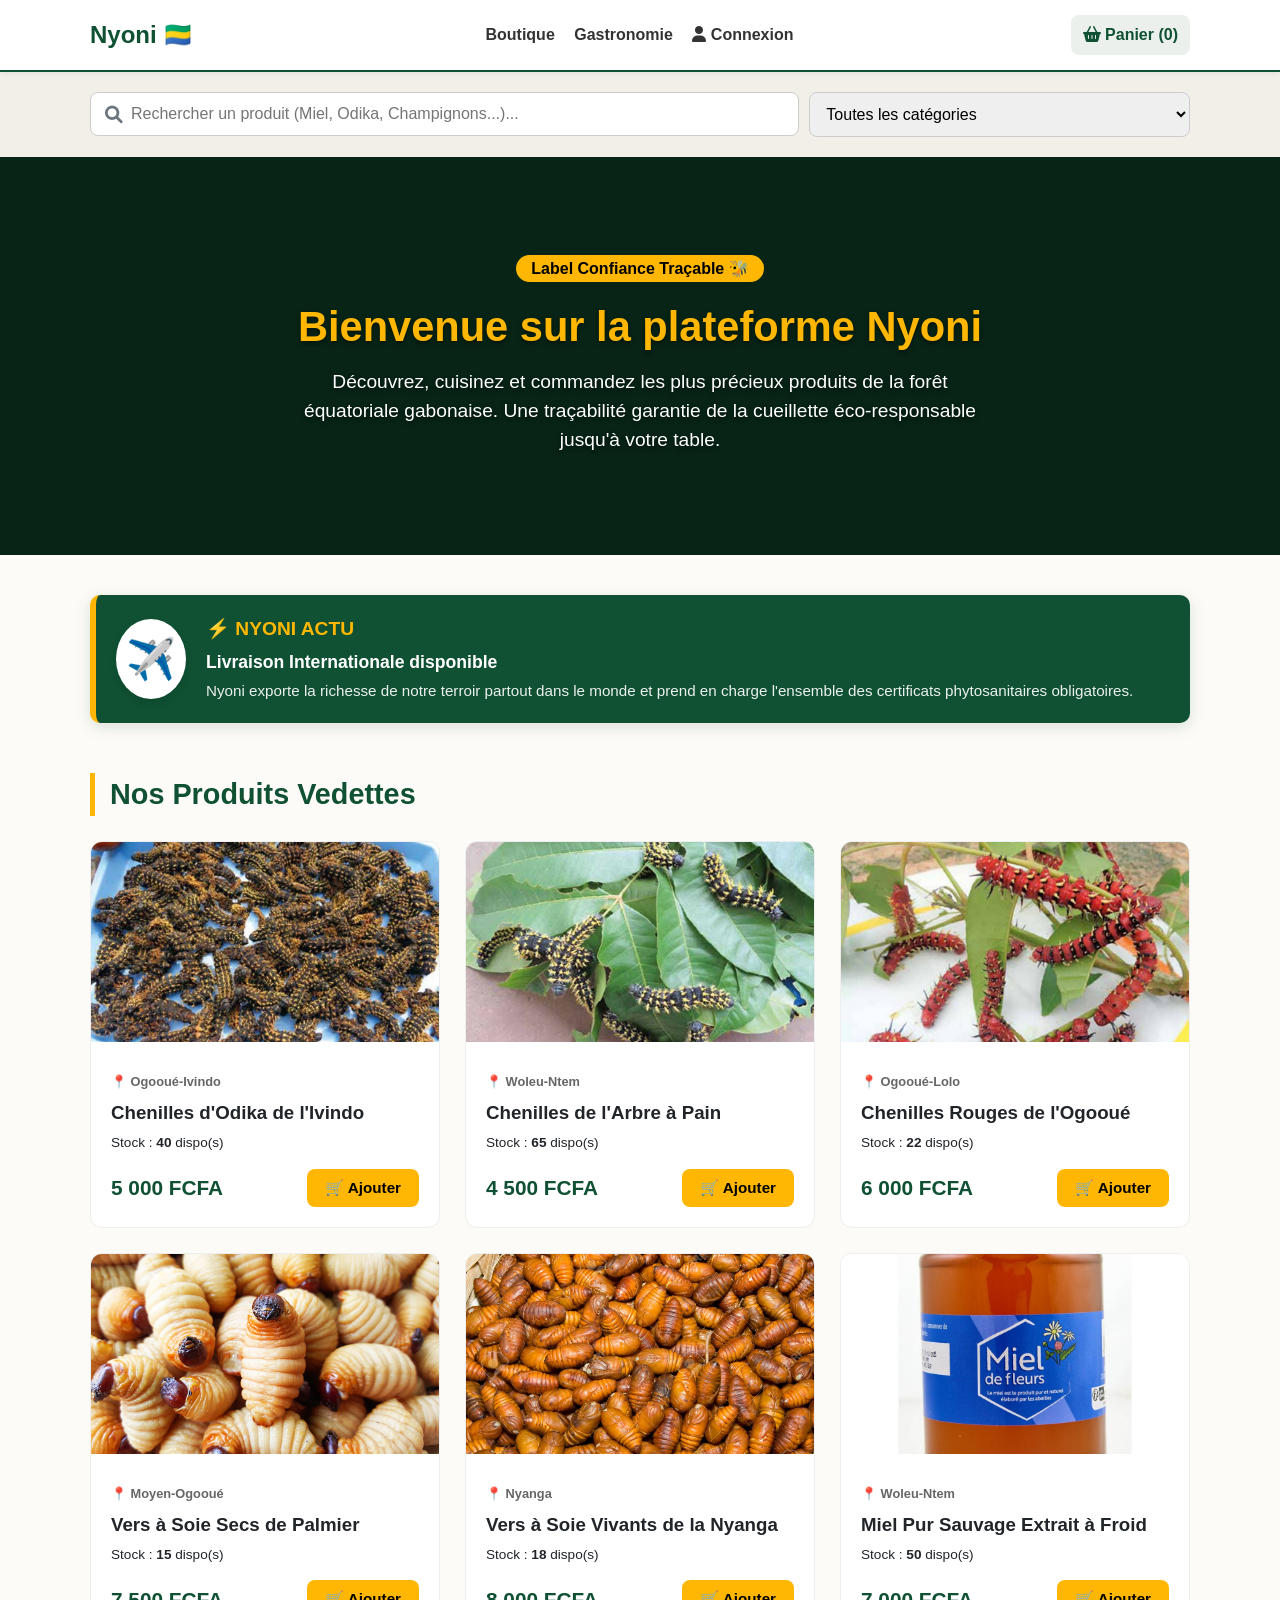
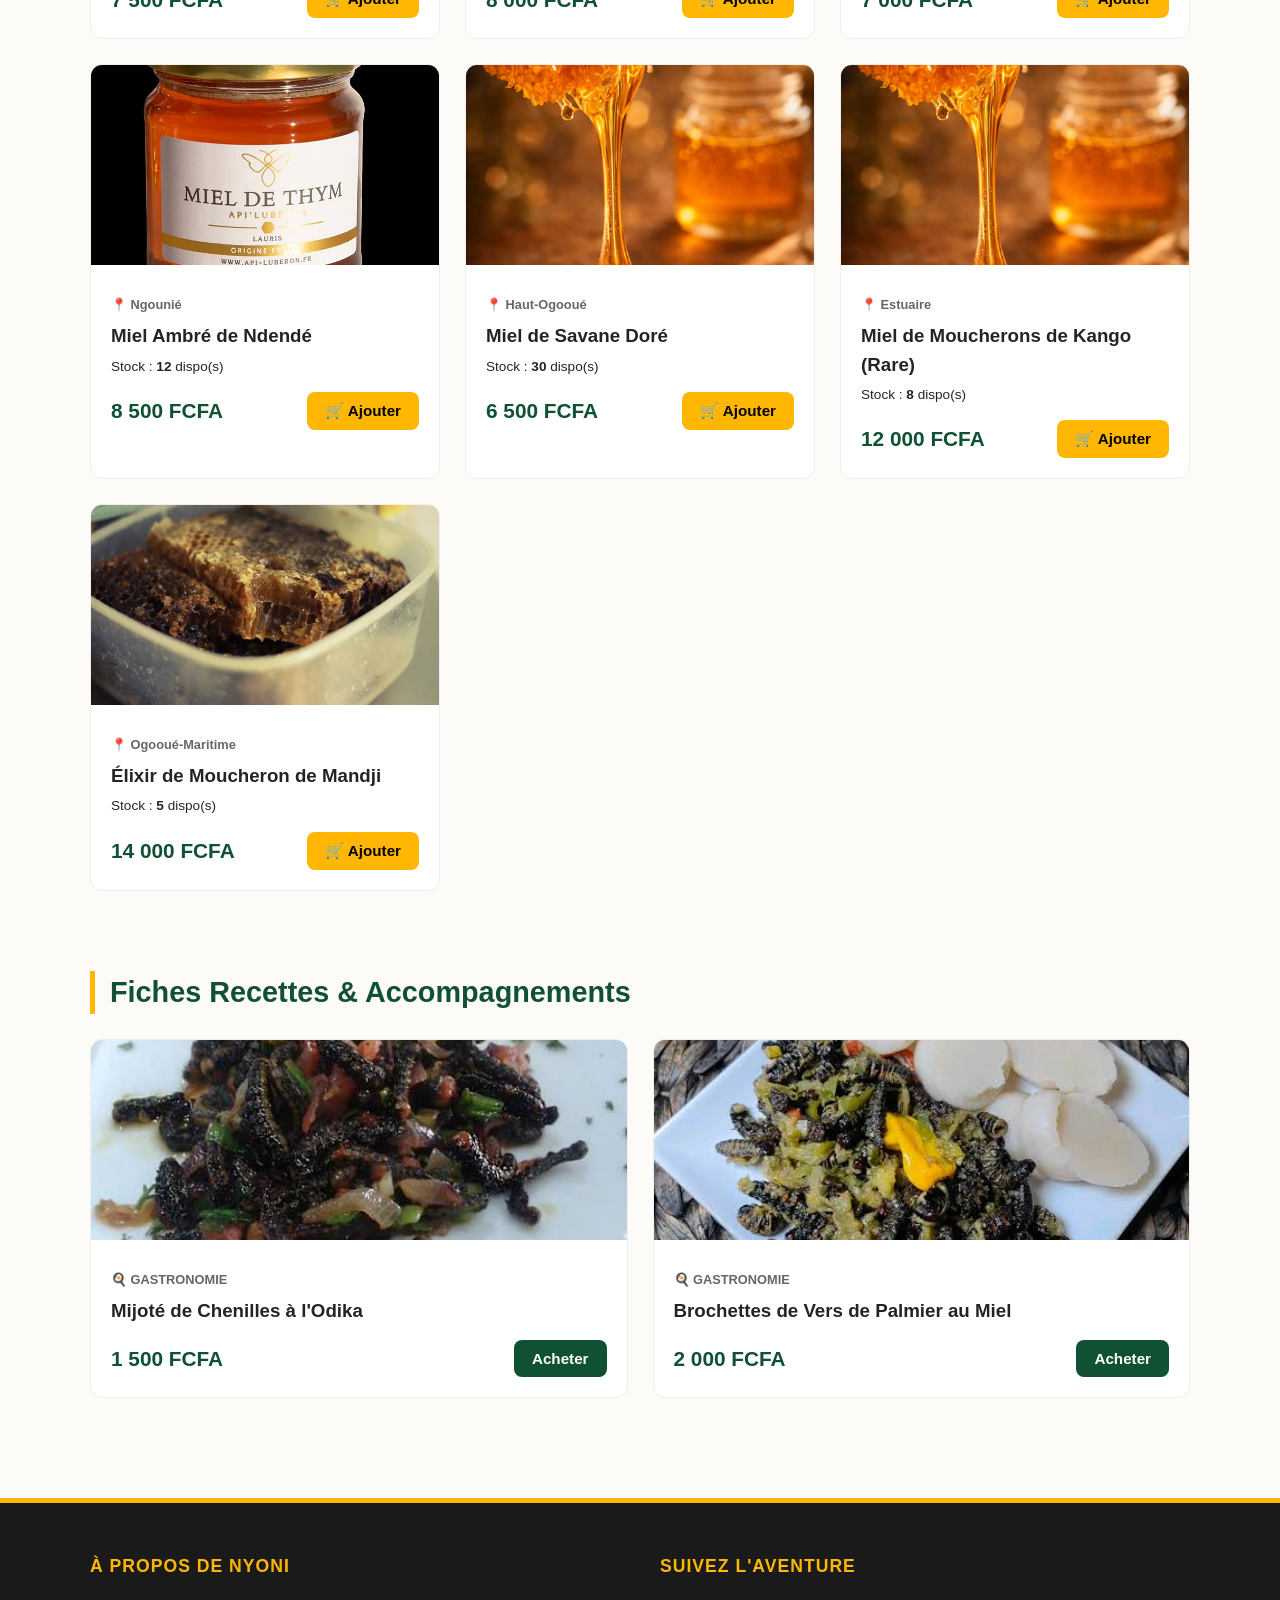
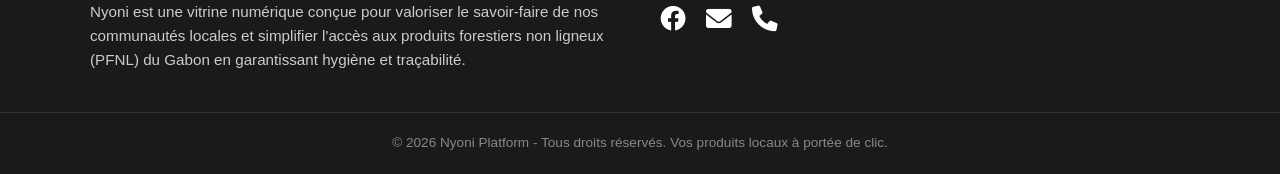
==== index.html @ 2aa85257 "first commit" ====
<!DOCTYPE html>
<html lang="fr">
<head>
    <meta charset="UTF-8">
    <meta name="viewport" content="width=device-width, initial-scale=1.0">
    <title>Nyoni - Valorisation des Produits du Terroir Gabonais</title>
    <!-- Chargement de FontAwesome pour les icônes (Loupe, panier, rouage...) -->
    <link rel="stylesheet" href="https://cdnjs.cloudflare.com/ajax/libs/font-awesome/6.0.0/css/all.min.css">
    <!-- Feuille de style principale -->
    <link rel="stylesheet" href="style.css">
</head>
<body>

    <!-- ==========================================================================
       1. EN-TÊTE (HEADER) & ACTIONS UTILISATEUR
       ========================================================================== -->
    <header class="main-header">
        <div class="container header-flex">
            <div class="logo">
                <a href="index.html">Nyoni 🇬🇦</a>
            </div>

            <!-- Navigation Principale avec lien d'authentification et bouton Burger -->
            <nav class="nav-bar" id="nav-links">
                <a href="#produits">Boutique</a>
                <a href="#recettes">Gastronomie</a>
                <a href="login.html" id="nav-auth-btn"><i class="fas fa-user"></i> Connexion</a>
            </nav>

            <div class="header-actions">
                <!-- Bouton d'accès au panier -->
                <a href="paiement1.html" class="cart-icon-btn">
                    <i class="fas fa-shopping-basket"></i> Panier (<span id="cart-count">0</span>)
                </a>
                
                <!-- Déclencheur du menu responsive mobile -->
                <button class="burger-menu" onclick="toggleMenu()" aria-label="Menu">
                    <i class="fas fa-bars"></i>
                </button>
            </div>
        </div>
    </header>

    <!-- ==========================================================================
       2. RECHERCHE ET FILTRAGE AVANCÉ
       ========================================================================== -->
    <section class="search-section">
        <div class="container">
            <div class="search-flex">
                <!-- Champ textuel avec loupe intégrée -->
                <div class="search-input-wrapper">
                    <i class="fas fa-search search-icon"></i>
                    <input type="text" id="search-input" oninput="filtrerProduits()" placeholder="Rechercher un produit (Miel, Odika, Champignons...)...">
                </div>
                
                <!-- Menu déroulant des catégories pour filtrer le catalogue -->
                <select id="filter-select" onchange="filtrerProduits()">
                    <option value="tous">Toutes les catégories</option>
                    <option value="miel">Miels Sauvages</option>
                    <option value="chenille">Chenilles du Terroir</option>
                    <option value="ver">Vers de Palmier</option>
                    <option value="moucheron">Raretés (Moucherons)</option>
                </select>
            </div>
        </div>
    </section>

    <!-- ==========================================================================
       3. BANNIÈRE HERO ET DIAPORAMA CHRONOMÉTRÉ EN ARRIÈRE-PLAN
       ========================================================================== -->
    <!-- La classe .hero-slider applique l'animation d'arrière-plan diapoNyoni définie dans ton CSS -->
    <section class="hero-welcome hero-slider">
        <div class="hero-content">
            <span class="badge">Label Confiance Traçable 🐝</span>
            <h1>Bienvenue sur la plateforme Nyoni</h1>
            <p>Découvrez, cuisinez et commandez les plus précieux produits de la forêt équatoriale gabonaise. Une traçabilité garantie de la cueillette éco-responsable jusqu'à votre table.</p>
        </div>
    </section>

    <!-- ==========================================================================
       4. BLOC D'ACTUALITÉS TOURNANTES (PILOTÉ PAR JAVASCRIPT)
       ========================================================================== -->
    <section class="section container" id="publications-container" style="display: none; padding-bottom: 10px;">
        <!-- Cet élément accueille l'injection dynamique des publications éphémères -->
        <div id="live-publication" class="publication-card"></div>
    </section>

    <!-- ==========================================================================
       5. GRILLE DES PRODUITS VEDETTES
       ========================================================================== -->
    <section class="section container" id="produits">
        <h2 class="section-title">Nos Produits Vedettes</h2>
        <!-- Conteneur ciblé par afficherCatalogue() -->
        <div class="grid" id="product-grid">
            <!-- Injecté dynamiquement par JavaScript -->
        </div>
    </section>

    <!-- ==========================================================================
       6. BLOC GASTRONOMIE / FICHES RECETTES
       ========================================================================== -->
    <section class="section container" id="recettes">
        <h2 class="section-title">Fiches Recettes &amp; Accompagnements</h2>
        <!-- Conteneur ciblé par afficherRecettes() -->
        <div class="grid" id="recipe-grid">
            <!-- Injecté dynamiquement par JavaScript -->
        </div>
    </section>

    <!-- ==========================================================================
       7. PIED DE PAGE COMPLET & COMPOSANTS ANNEXES
       ========================================================================== -->
    <footer class="main-footer">
        <div class="container footer-grid">
            <div>
                <h4 class="footer-title">À propos de Nyoni</h4>
                <p>Nyoni est une vitrine numérique conçue pour valoriser le savoir-faire de nos communautés locales et simplifier l'accès aux produits forestiers non ligneux (PFNL) du Gabon en garantissant hygiène et traçabilité.</p>
            </div>
            <div>
                <h4 class="footer-title">Suivez l'aventure</h4>
                <div class="footer-icons">
                    <a href="https://facebook.com/nyoni241" target="_blank" title="Facebook"><i class="fab fa-facebook"></i></a>
                    <a href="mailto:contact@nyoni.ga" title="Email"><i class="fas fa-envelope"></i></a>
                    <a href="tel:+24107000000" title="Téléphone"><i class="fas fa-phone"></i></a>
                </div>
            </div>
        </div>
        <div class="footer-bottom">
            &copy; 2026 Nyoni Platform - Tous droits réservés. Vos produits locaux à portée de clic.
        </div>
    </footer>

    <!-- Bouton flottant de retour rapide en haut de page -->
    <button id="scroll-top-btn" onclick="remonterEnHaut()" title="Retour en haut de page">
        <i class="fas fa-chevron-up"></i>
    </button>

    <!-- Script logique contenant tes fonctions globales de catalogue et d'authentification -->
    <script src="script1.js"></script>
</body>
</html>
---- style.css ----
/* ==========================================================================
   1. CONFIGURATION GLOBALE & REINITIALISATION
   ========================================================================== */
* {
    margin: 0;
    padding: 0;
    box-sizing: border-box;
    font-family: 'Segoe UI', Roboto, Helvetica, Arial, sans-serif;
}

html {
    scroll-behavior: smooth;
}

body {
    background-color: #fdfbf7;
    color: #212529;
    line-height: 1.5;
}

.container {
    width: 92%;
    max-width: 1100px;
    margin: 0 auto;
}

/* ==========================================================================
   2. EN-TÊTE (HEADER) & LIEN ADMIN SUBTILE
   ========================================================================== */
.main-header {
    background-color: #ffffff;
    padding: 15px 0;
    border-bottom: 2px solid #0f5132;
    position: sticky;
    top: 0;
    z-index: 100;
    box-shadow: 0 2px 5px rgba(0,0,0,0.05);
}

.header-flex {
    display: flex;
    justify-content: space-between;
    align-items: center;
}

.logo a {
    text-decoration: none;
    color: #0f5132;
    font-size: 1.5rem;
    font-weight: bold;
}

.header-actions {
    display: flex;
    align-items: center;
    gap: 15px;
}

.nav-bar a {
    text-decoration: none;
    color: #333;
    font-weight: bold;
    margin-left: 15px;
    transition: color 0.2s ease;
}

.nav-bar a:hover {
    color: #0f5132;
}

/* Bouton admin discret et subtil */
.nav-bar a.nav-admin-link {
    color: #6c757d;
    font-weight: normal;
    font-size: 0.9rem;
    border-left: 1px solid #dee2e6;
    padding-left: 15px;
}

.nav-bar a.nav-admin-link:hover {
    color: #212529;
}

.cart-icon-btn {
    text-decoration: none;
    background-color: #ebf0ed;
    padding: 8px 12px;
    border-radius: 8px;
    color: #0f5132;
    font-weight: bold;
}

/* ==========================================================================
   3. BARRE DE RECHERCHE & HERO (AVEC DIAPORAMA CHRONOMÉTRÉ)
   ========================================================================== */
.search-section {
    background-color: #f2efe8;
    padding: 20px 0;
}

.search-flex {
    display: flex;
    gap: 10px;
}

.search-flex input, 
.search-flex select {
    flex: 1;
    padding: 12px;
    border: 1px solid #ccc;
    border-radius: 8px;
    font-size: 1rem;
}

.hero-welcome {
    position: relative;
    color: white;
    padding: 100px 20px;
    text-align: center;
    overflow: hidden;
    background-color: #0f5132;
}

/* Filtre assombrissant pour préserver le contraste du texte */
.hero-welcome::before {
    content: "";
    position: absolute;
    top: 0; left: 0; width: 100%; height: 100%;
    background: rgba(0, 0, 0, 0.55);
    z-index: 1;
}

.hero-content {
    position: relative;
    z-index: 2;
}

.hero-content h1 {
    font-size: 2.6rem;
    margin-top: 15px;
    margin-bottom: 10px;
    color: #ffb703;
    text-shadow: 0 2px 4px rgba(0,0,0,0.5);
}

.hero-content p {
    font-size: 1.2rem;
    text-shadow: 0 2px 4px rgba(0,0,0,0.5);
    max-width: 700px;
    margin: 0 auto;
}

.badge {
    background-color: #ffb703;
    color: #000;
    padding: 5px 15px;
    border-radius: 20px;
    font-weight: bold;
}

/* DIAPORAMA DE LA RACINE DU PROJET (SORT DU DOSSIER CSS VIA ../) */
.hero-slider::after {
    content: "";
    position: absolute;
    top: 0; left: 0; width: 100%; height: 100%;
    z-index: 0;
    background-size: cover;
    background-position: center;
    background-repeat: no-repeat;
    animation: diapoNyoni 60s infinite ease-in-out; 
}

@keyframes diapoNyoni {
    0%, 16% { background-image: url('./images/mh.png'); }
    20%, 36% { background-image: url('./images/3.png'); }
    40%, 56% { background-image: url('./images/2.png'); }
    60%, 76% { background-image: url('../images/m2.png'); }
    80%, 96% { background-image: url('../images/6.jpeg'); }
    100% { background-image: url('../images/4.png'); }
}

/* ==========================================================================
   4. GRILLE DES PRODUITS (ACCUEIL) & BLOCS INFO
   ========================================================================== */
.section {
    padding: 40px 0;
}

.section-title {
    font-size: 1.8rem;
    color: #0f5132;
    margin-bottom: 25px;
    border-left: 5px solid #ffb703;
    padding-left: 15px;
}

.about-box, .promo-card {
    background: white;
    padding: 20px;
    border-radius: 8px;
    border: 1px solid #eee;
    margin-bottom: 15px;
}

.grid {
    display: grid;
    grid-template-columns: repeat(auto-fit, minmax(280px, 1fr));
    gap: 25px;
}

.card {
    background-color: white;
    border-radius: 12px;
    overflow: hidden;
    border: 1px solid #eee;
    transition: 0.3s ease;
}

.card:hover {
    transform: translateY(-5px);
    box-shadow: 0 5px 15px rgba(0,0,0,0.1);
}

.card-img {
    width: 100%;
    height: 200px;
    object-fit: cover;
}

.card-body {
    padding: 20px;
}

.card-tag {
    display: inline-block;
    font-size: 0.8rem;
    font-weight: bold;
    color: #666;
    margin-bottom: 8px;
}

.quantity-tag {
    font-size: 0.85rem;
    margin: 6px 0;
}

.card-footer-flex {
    display: flex;
    justify-content: space-between;
    align-items: center;
    margin-top: 15px;
}

.price {
    font-size: 1.3rem;
    font-weight: bold;
    color: #0f5132;
}

/* ==========================================================================
   5. COMPOSANTS BOUTONS SIMPLES
   ========================================================================== */
.btn { 
    display: inline-block;
    padding: 10px 18px; 
    border: none; 
    border-radius: 8px; 
    font-weight: bold; 
    cursor: pointer; 
    text-align: center; 
    text-decoration: none; 
    font-size: 0.95rem;
}

.btn-primary { 
    background-color: #ffb703; 
    color: black; 
}

.btn-secondary {
    background-color: #0f5132;
    color: white;
}

/* ==========================================================================
   6. FOOTER COMPLET
   ========================================================================== */
.main-footer { 
    background-color: #1a1a1a; 
    color: #ffffff; 
    padding: 50px 0 20px 0; 
    margin-top: 60px; 
    border-top: 5px solid #ffb703; 
}

.footer-grid { 
    display: grid; 
    grid-template-columns: repeat(auto-fit, minmax(250px, 1fr)); 
    gap: 40px; 
}

.footer-title { 
    color: #ffb703; 
    margin-bottom: 20px; 
    font-size: 1.1rem; 
    text-transform: uppercase; 
    letter-spacing: 1px;
}

.main-footer p {
    font-size: 0.95rem;
    color: #ccc;
    line-height: 1.6;
}

.footer-icons { 
    display: flex; 
    gap: 20px; 
    font-size: 1.6rem; 
    margin-top: 15px; 
}

.footer-icons a { 
    color: white; 
    text-decoration: none; 
    transition: transform 0.2s, color 0.2s; 
}

.footer-icons a:hover { 
    color: #ffb703; 
    transform: scale(1.15); 
}

.footer-bottom { 
    text-align: center; 
    margin-top: 40px; 
    padding-top: 20px; 
    border-top: 1px solid #333; 
    font-size: 0.85rem; 
    color: #888; 
}

/* ==========================================================================
   7. SÉCURITÉS RESPONSIVES ET BOUTON RETOUR EN HAUT
   ========================================================================== */
@media (max-width: 850px) {
    .search-flex { flex-direction: column; }
    .hero-content h1 { font-size: 1.8rem; }
    
    .nav-bar a.nav-admin-link {
        border-left: none;
        padding-left: 0;
    }

    .burger-menu { 
        display: block !important; 
        background: none; border: none; font-size: 1.6rem; color: #0f5132; cursor: pointer;
    }

    .nav-bar { 
        display: none; flex-direction: column; position: absolute; top: 70px; left: 0; 
        width: 100%; background-color: #ffffff; padding: 20px; border-bottom: 3px solid #0f5132; 
        box-shadow: 0 4px 10px rgba(0,0,0,0.1); z-index: 999;
    }

    .nav-bar.open { display: flex !important; }
    .nav-bar a { margin: 12px 0 !important; display: block; font-size: 1.1rem; }
}

.burger-menu { display: none; }

#scroll-top-btn { 
    display: none; position: fixed; bottom: 25px; right: 25px; background-color: #0f5132; 
    color: #ffffff; border: 2px solid #ffb703; padding: 12px 16px; border-radius: 8px; 
    cursor: pointer; font-size: 1rem; font-weight: bold; box-shadow: 0 4px 10px rgba(0, 0, 0, 0.3); 
    z-index: 1000; transition: background-color 0.2s, transform 0.2s;
}

#scroll-top-btn:hover { background-color: #ffb703; color: #000; transform: scale(1.05); }

/* Wrapper pour inclure la loupe à l'intérieur du champ de saisie */
.search-input-wrapper {
    position: relative;
    flex: 2; /* Donne plus de largeur à l'input qu'au select */
}

.search-input-wrapper input {
    padding-left: 40px !important; /* Laisse la place pour l'icône à gauche */
    width: 100%;
}

.search-icon {
    position: absolute;
    left: 15px;
    top: 50%;
    transform: translateY(-50%);
    color: #6c757d;
    font-size: 1.1rem;
    pointer-events: none; /* L'icône ne bloque pas le clic sur l'input */
}

/* CARTE PUBLICATION - ALIGNÉE SUR LA CHARTE GRAPHIQUE */
.publication-card {
    background-color: #0f5132; /* Vert Forêt Deep original Nyoni */
    color: #ffffff;
    padding: 20px;
    border-radius: 10px;
    border-left: 6px solid #ffb703; /* Or Territoire */
    box-shadow: 0 4px 15px rgba(15, 81, 50, 0.15);
    animation: fadeInPub 0.5s ease-in-out;
}

@keyframes fadeInPub {
    from { opacity: 0; transform: translateY(-5px); }
    to { opacity: 1; transform: translateY(0); }
}
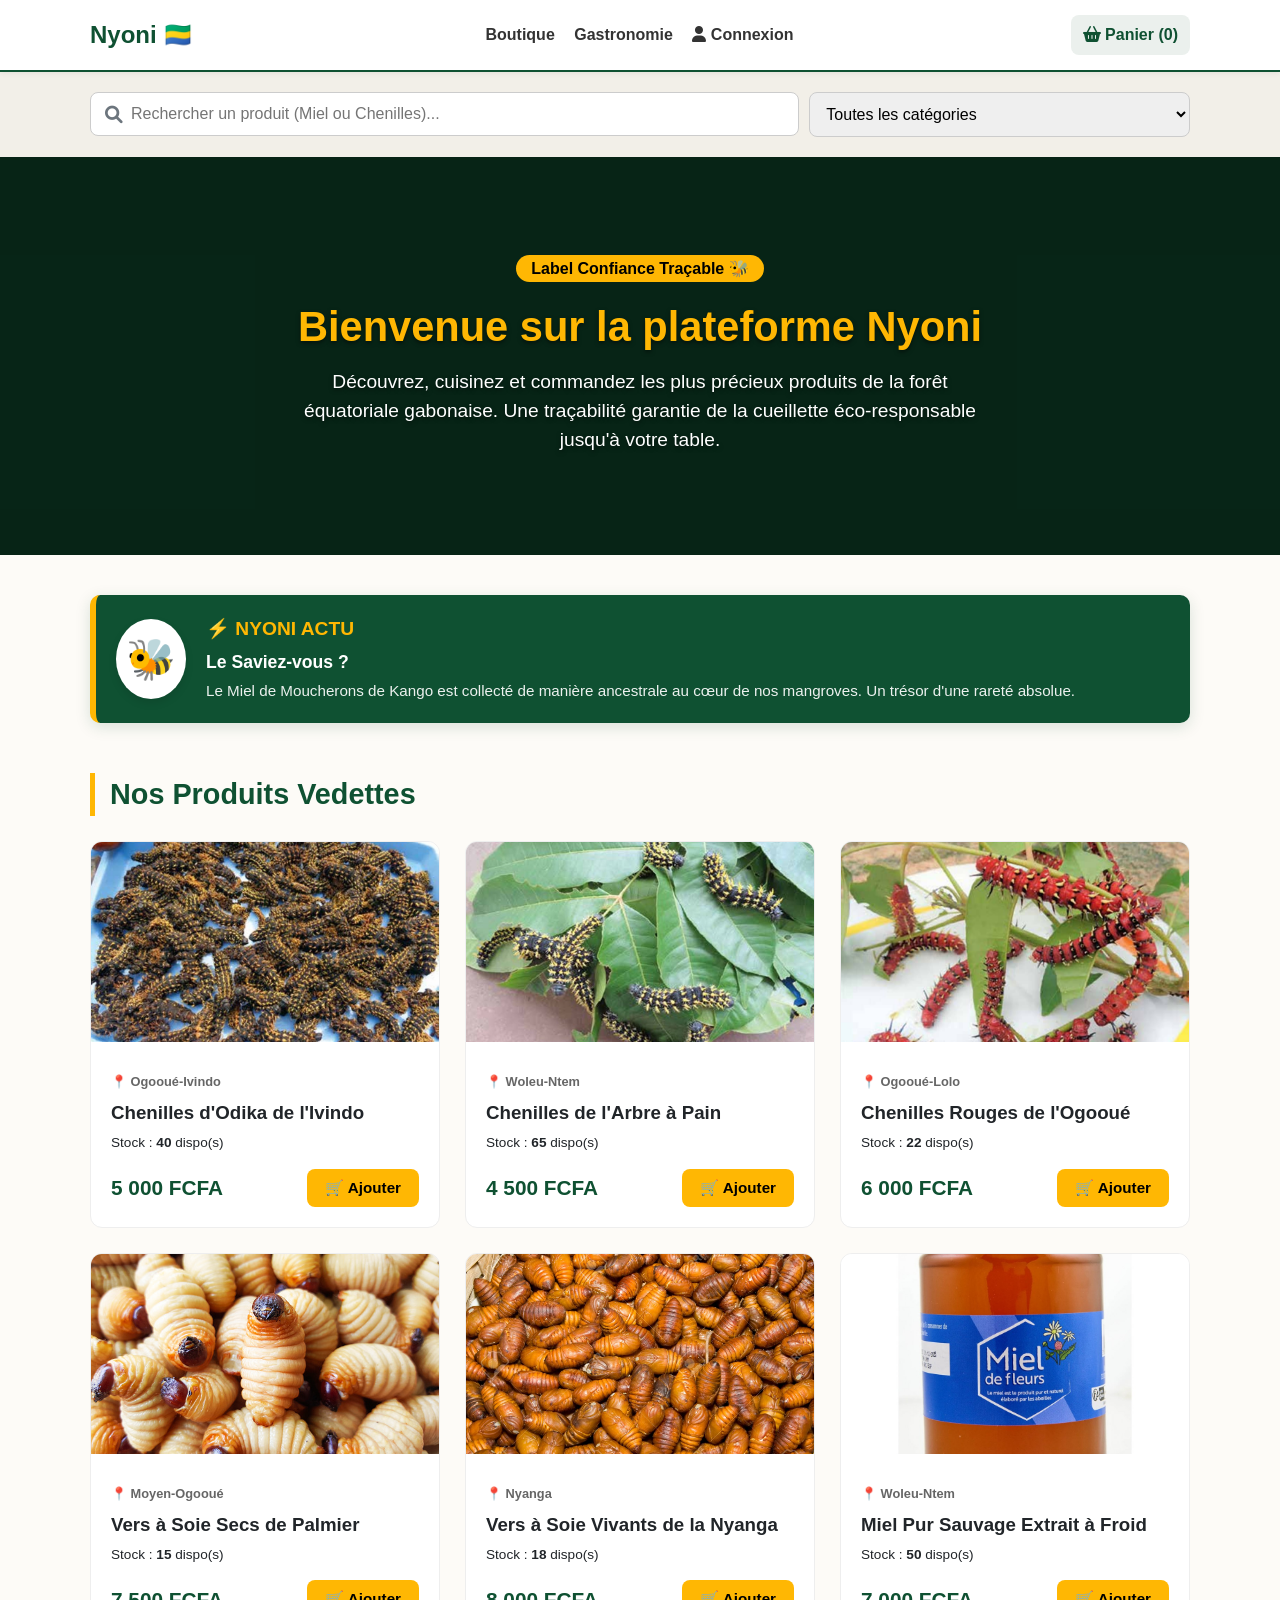
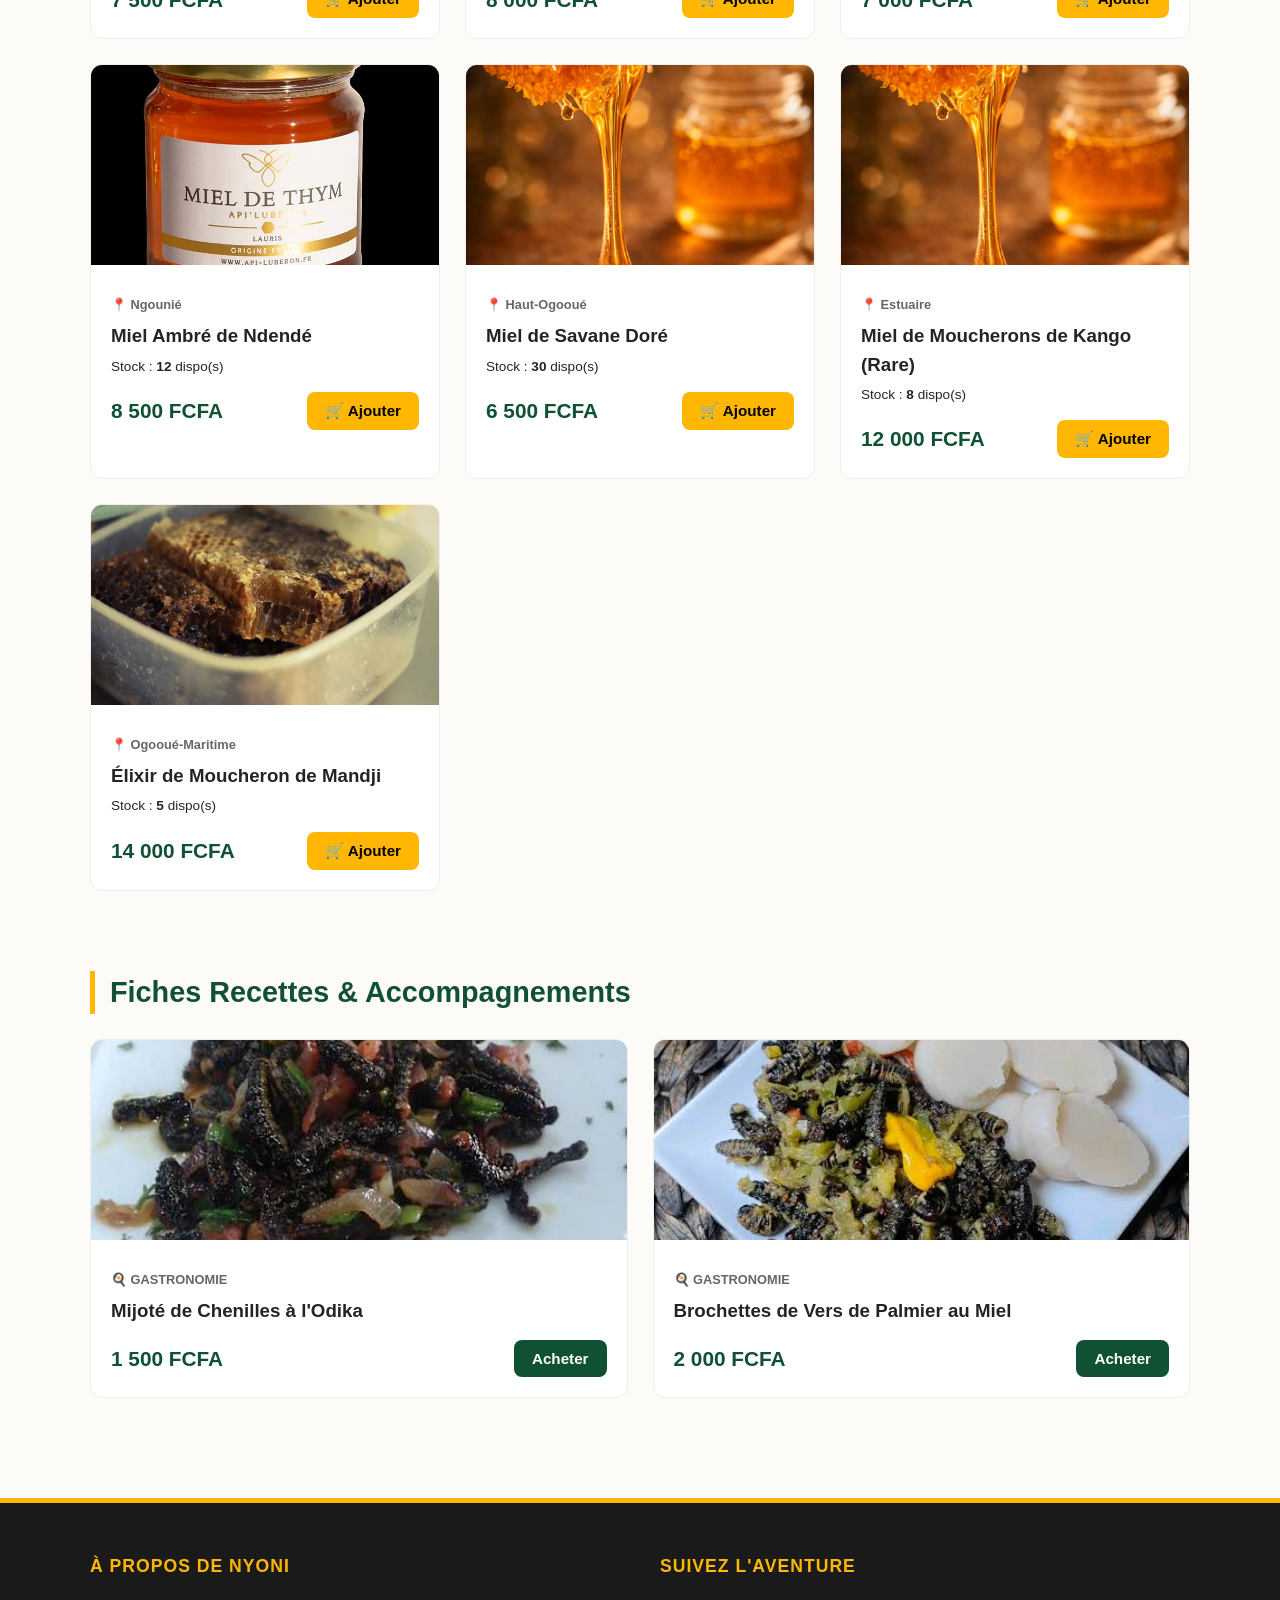
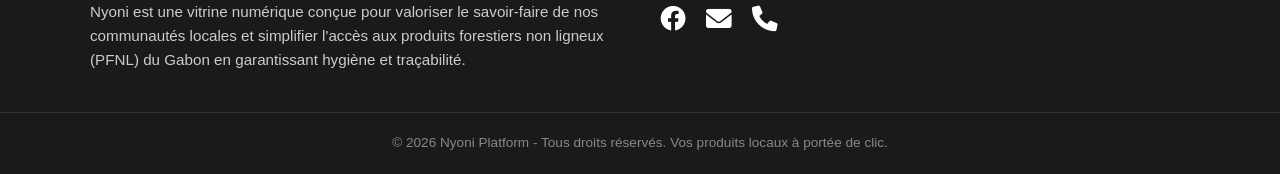
==== commit e35a968c: "modification du commit" ====
--- a/index.html
+++ b/index.html
@@ -29,7 +29,7 @@
 
             <div class="header-actions">
                 <!-- Bouton d'accès au panier -->
-                <a href="paiement1.html" class="cart-icon-btn">
+                <a href="login.html" class="cart-icon-btn">
                     <i class="fas fa-shopping-basket"></i> Panier (<span id="cart-count">0</span>)
                 </a>
                 
@@ -50,7 +50,7 @@
                 <!-- Champ textuel avec loupe intégrée -->
                 <div class="search-input-wrapper">
                     <i class="fas fa-search search-icon"></i>
-                    <input type="text" id="search-input" oninput="filtrerProduits()" placeholder="Rechercher un produit (Miel, Odika, Champignons...)...">
+                    <input type="text" id="search-input" oninput="filtrerProduits()" placeholder="Rechercher un produit (Miel ou Chenilles)...">
                 </div>
                 
                 <!-- Menu déroulant des catégories pour filtrer le catalogue -->
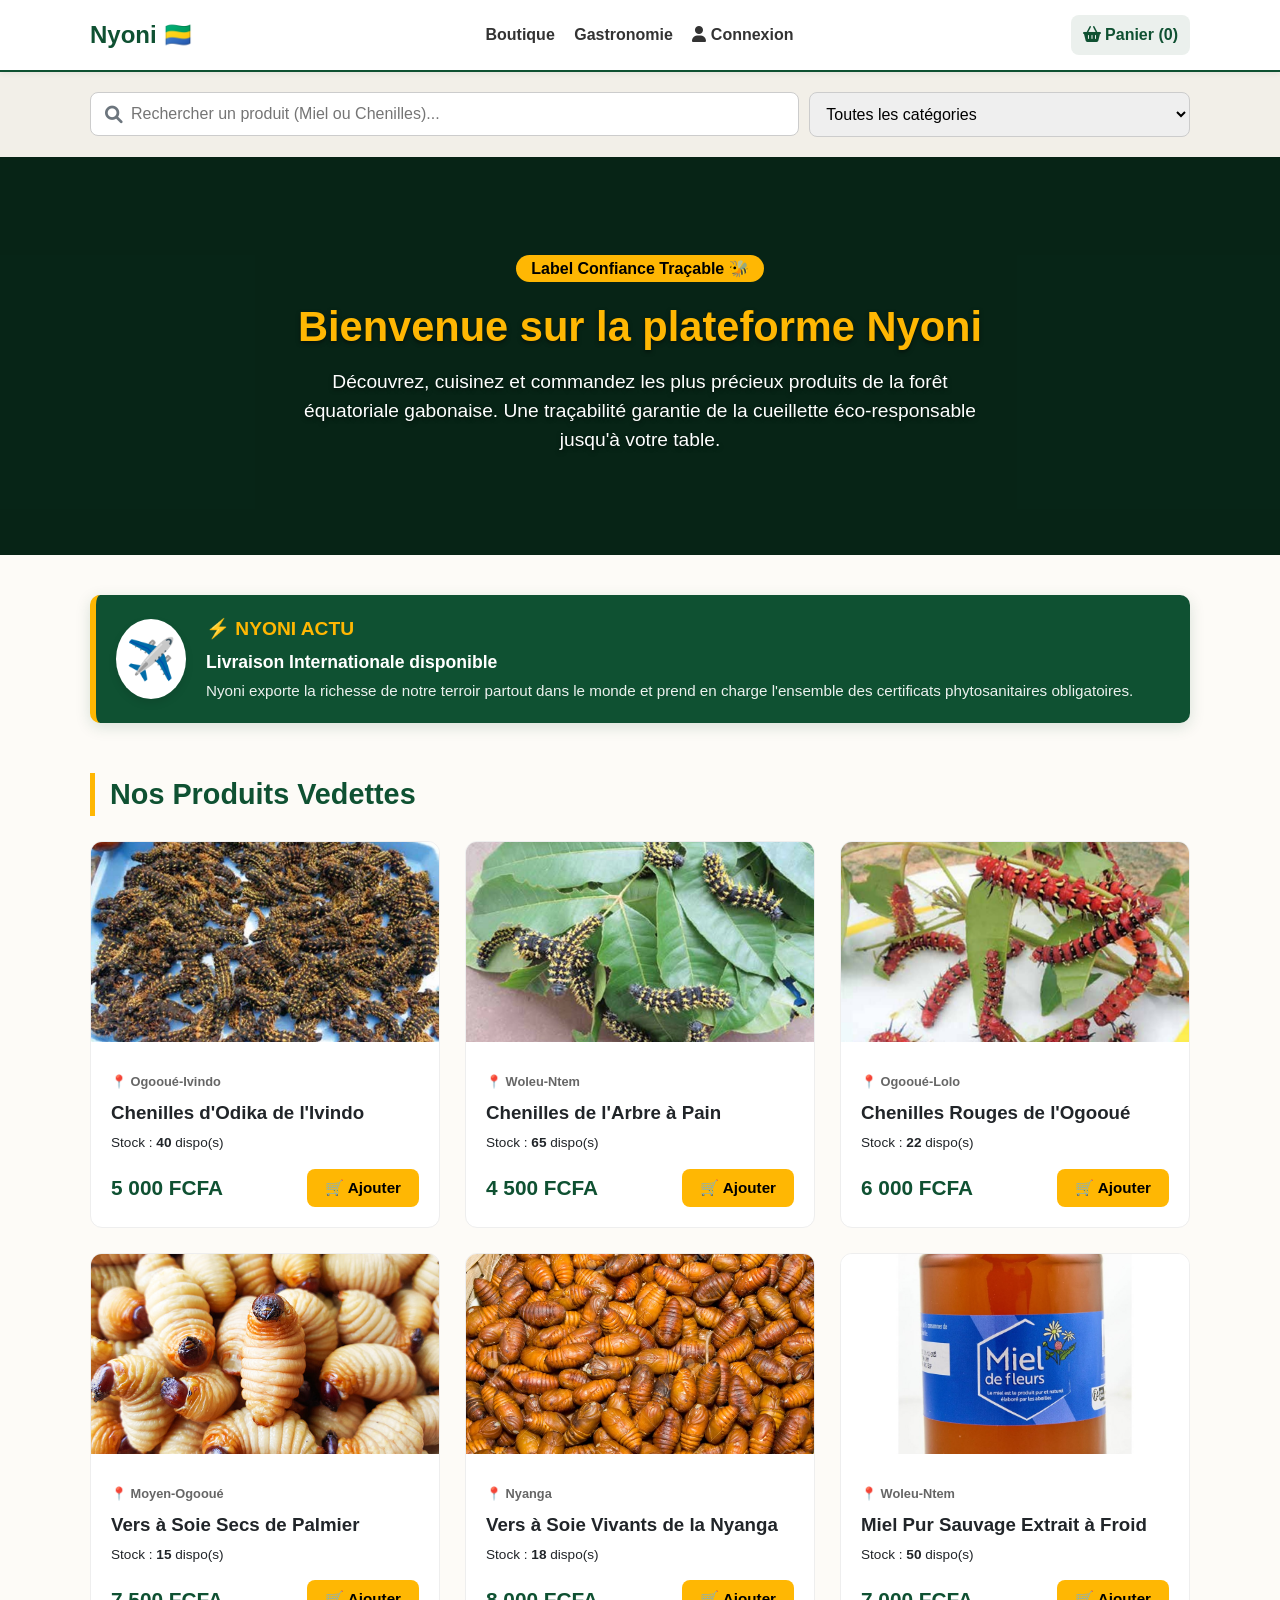
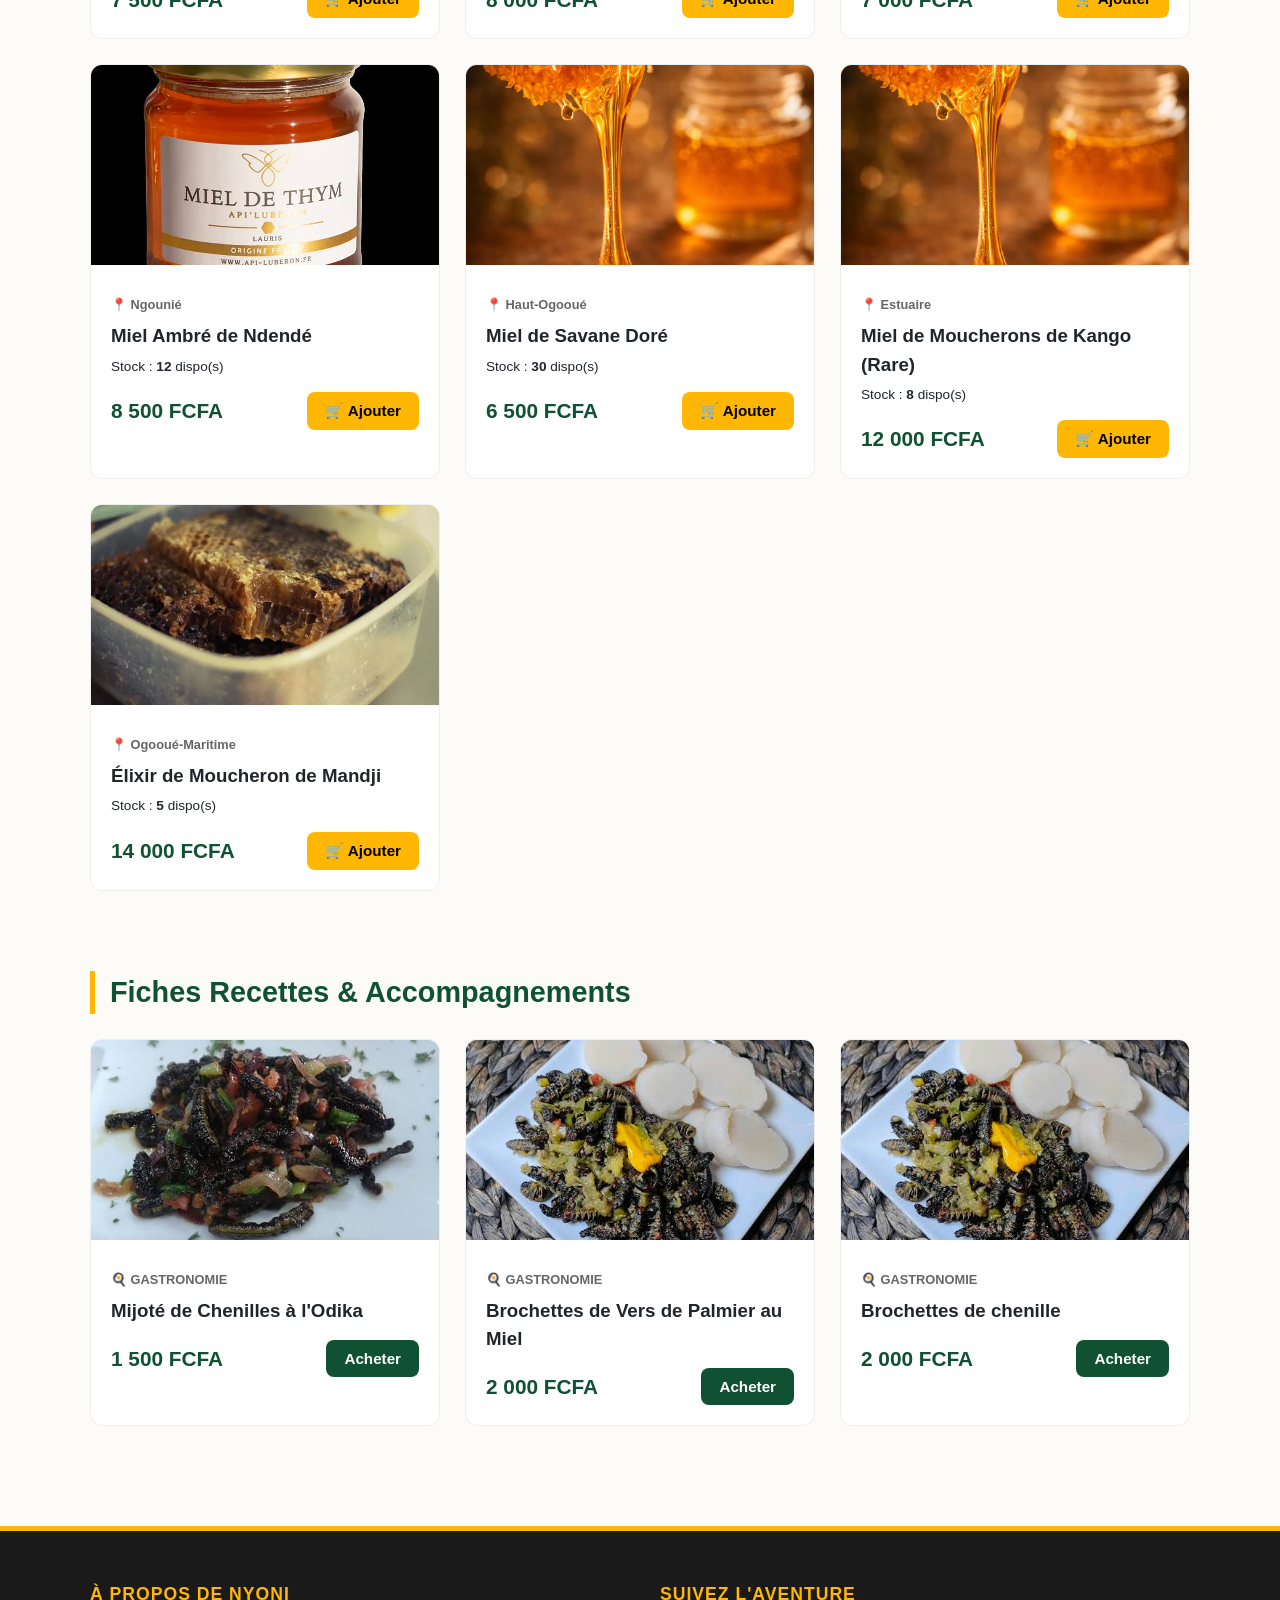
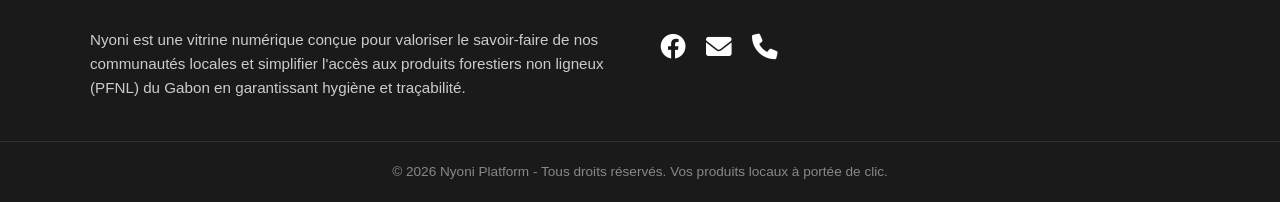
==== commit 1ce4cd89: "modification du lien paiement" ====
--- a/index.html
+++ b/index.html
@@ -29,7 +29,7 @@
 
             <div class="header-actions">
                 <!-- Bouton d'accès au panier -->
-                <a href="login.html" class="cart-icon-btn">
+                <a href="paiement1.html" class="cart-icon-btn">
                     <i class="fas fa-shopping-basket"></i> Panier (<span id="cart-count">0</span>)
                 </a>
                 
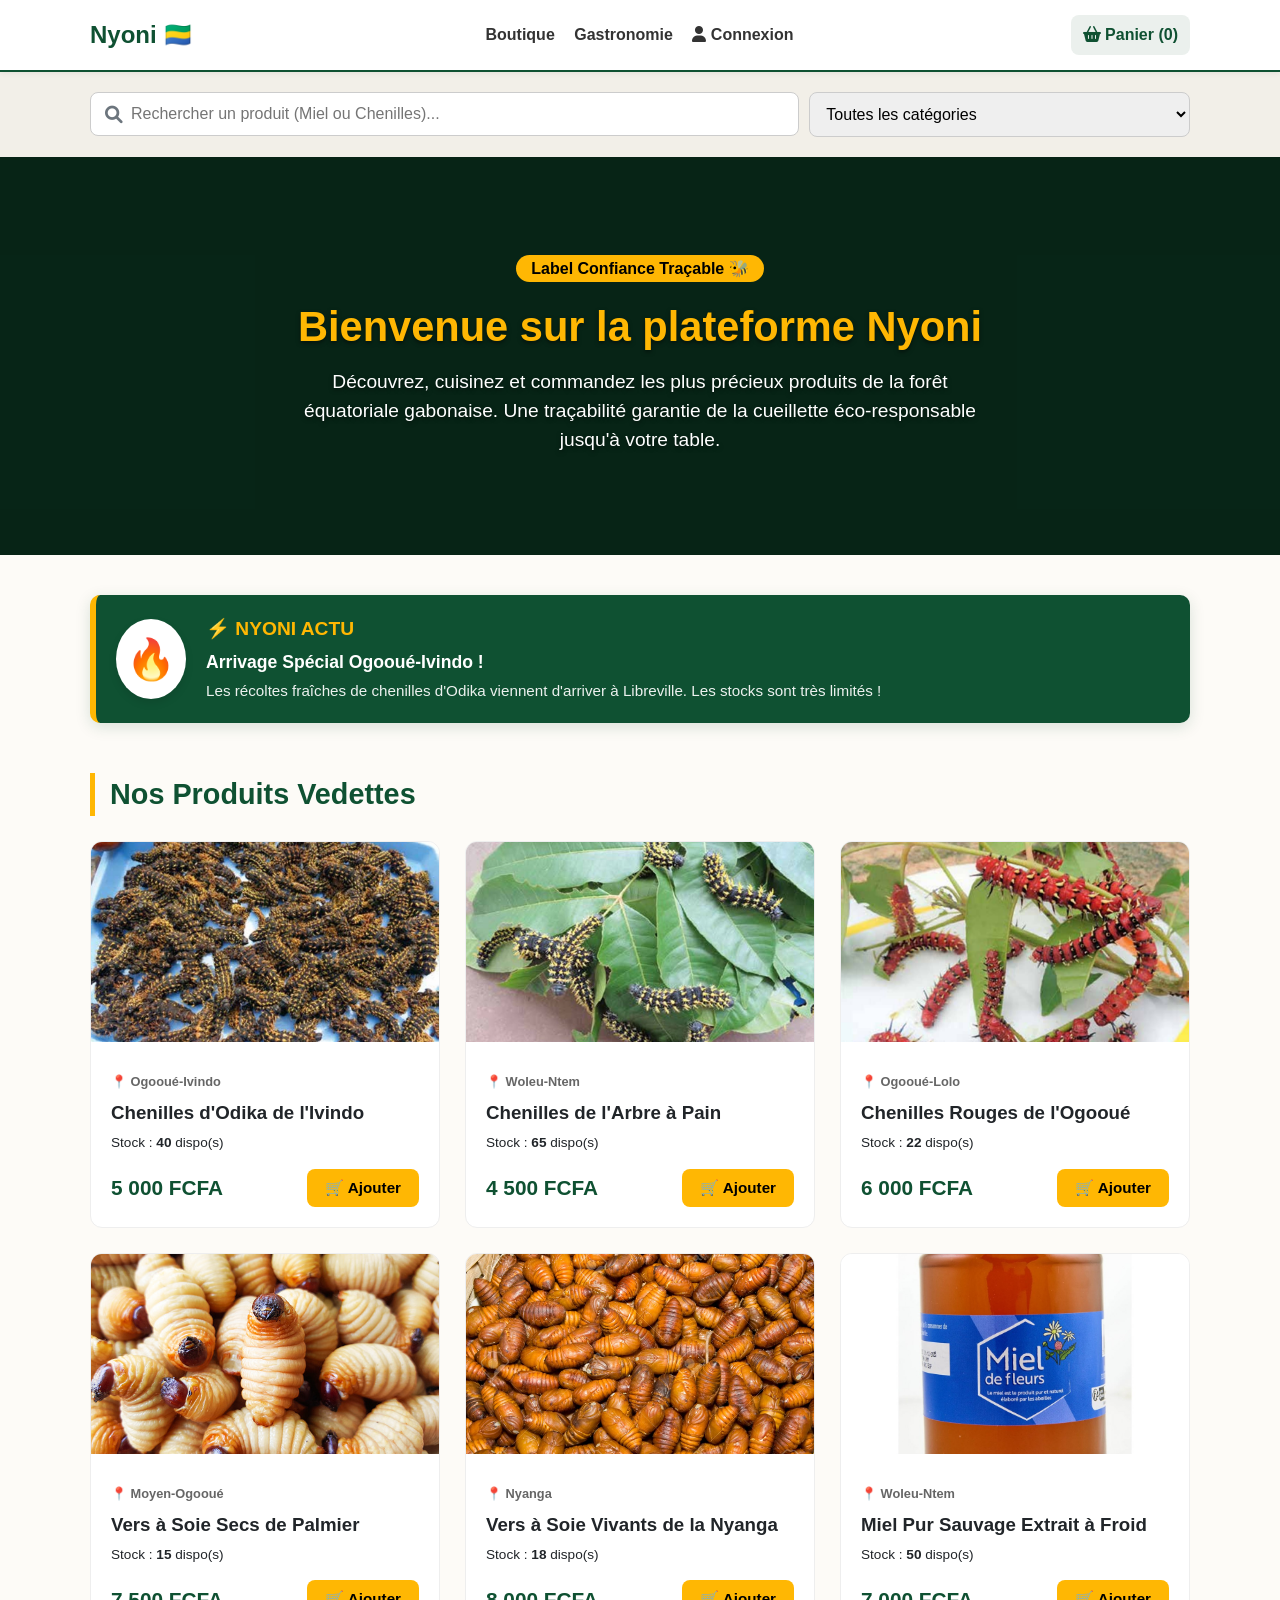
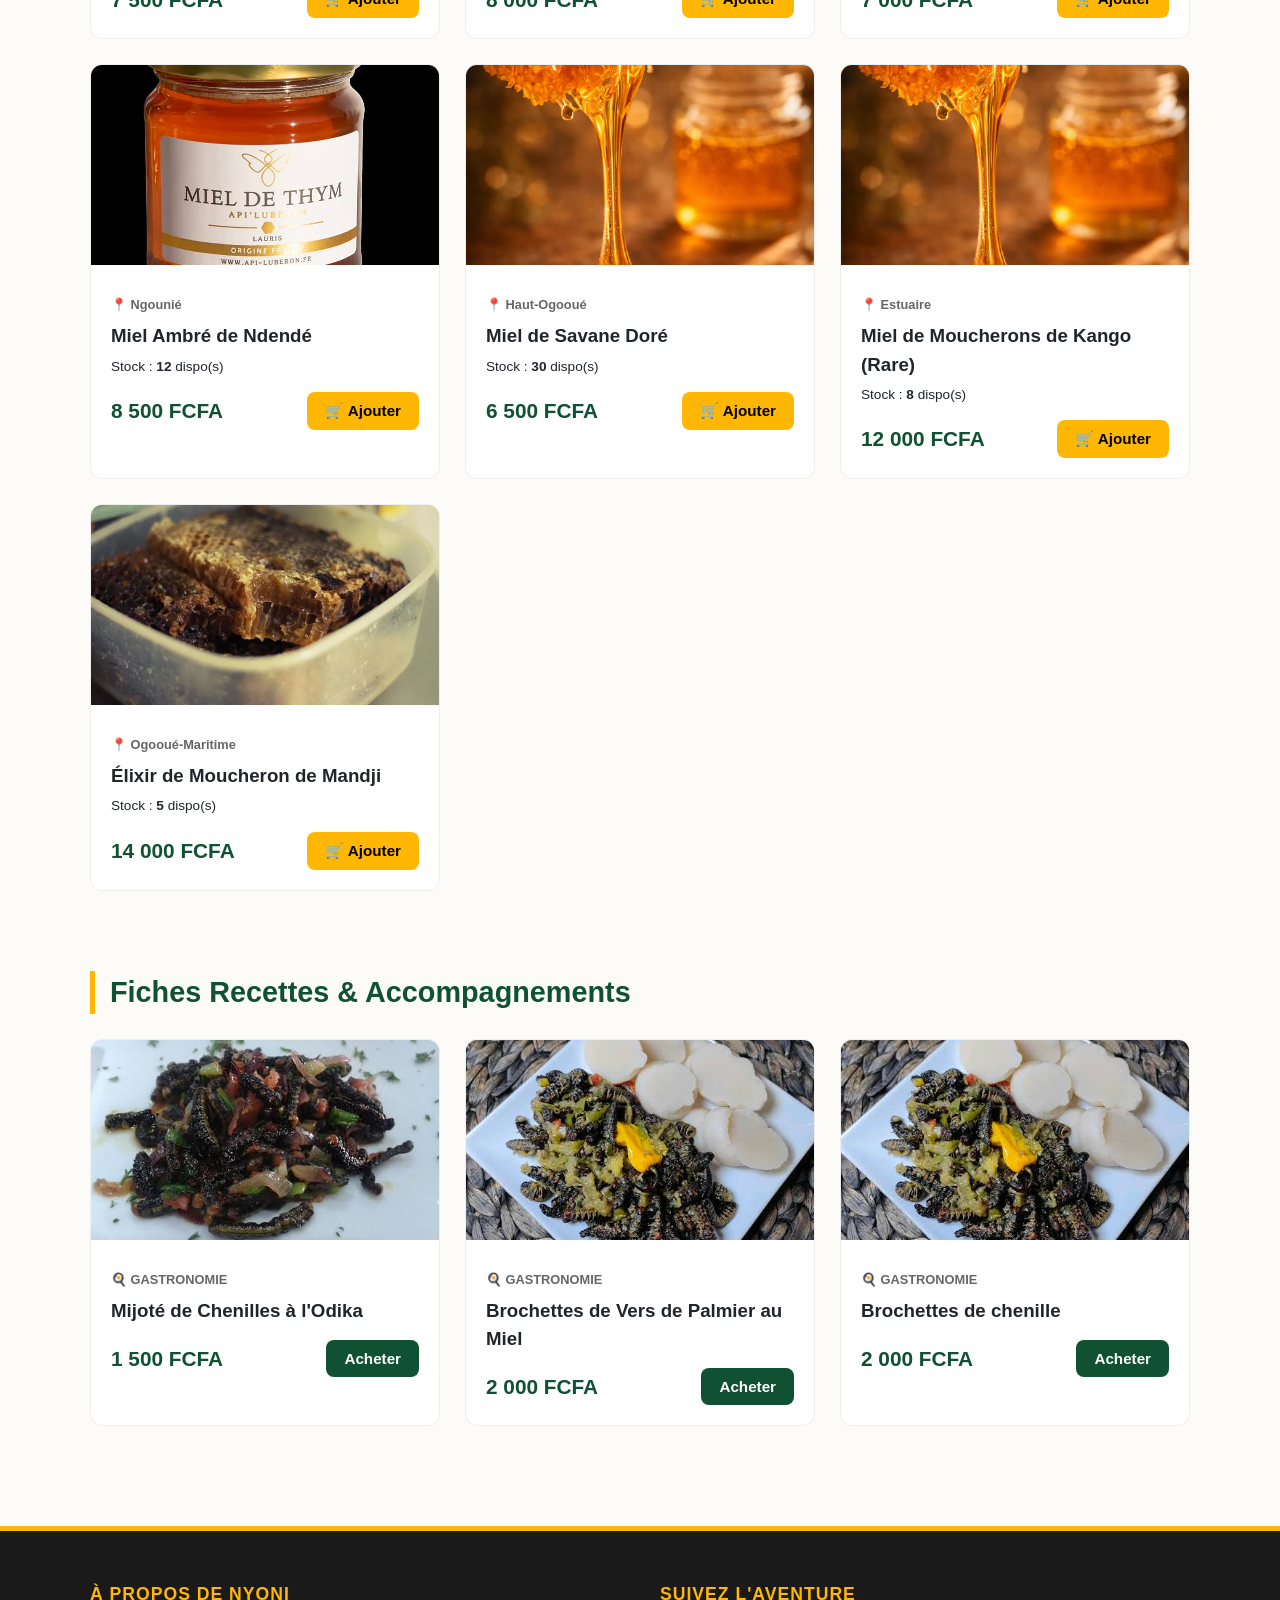
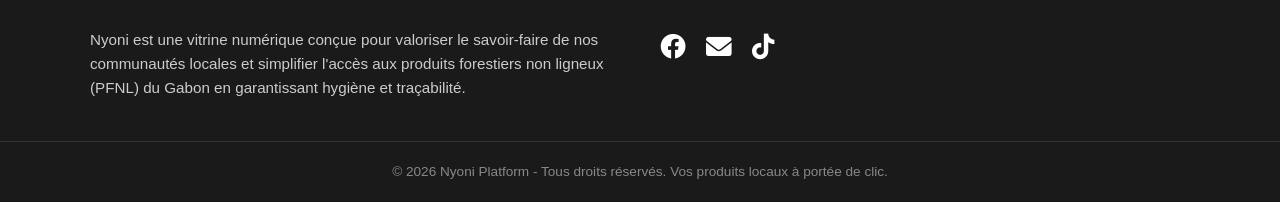
==== commit f2c9b23f: "midification des chemins des réseaux" ====
--- a/index.html
+++ b/index.html
@@ -119,9 +119,9 @@
             <div>
                 <h4 class="footer-title">Suivez l'aventure</h4>
                 <div class="footer-icons">
-                    <a href="https://facebook.com/nyoni241" target="_blank" title="Facebook"><i class="fab fa-facebook"></i></a>
+                    <a href="https://www.facebook.com/profile.php?id=61591399140558" target="_blank" title="Facebook"><i class="fab fa-facebook"></i></a>
                     <a href="mailto:contact@nyoni.ga" title="Email"><i class="fas fa-envelope"></i></a>
-                    <a href="tel:+24107000000" title="Téléphone"><i class="fas fa-phone"></i></a>
+                    <a href="https://www.tiktok.com/@nyoni2806?_r=1&_t=ZG-97VeHgZq0Ej" target="_blank" title="TikTok"><i class="fab fa-tiktok"></i></a>
                 </div>
             </div>
         </div>
